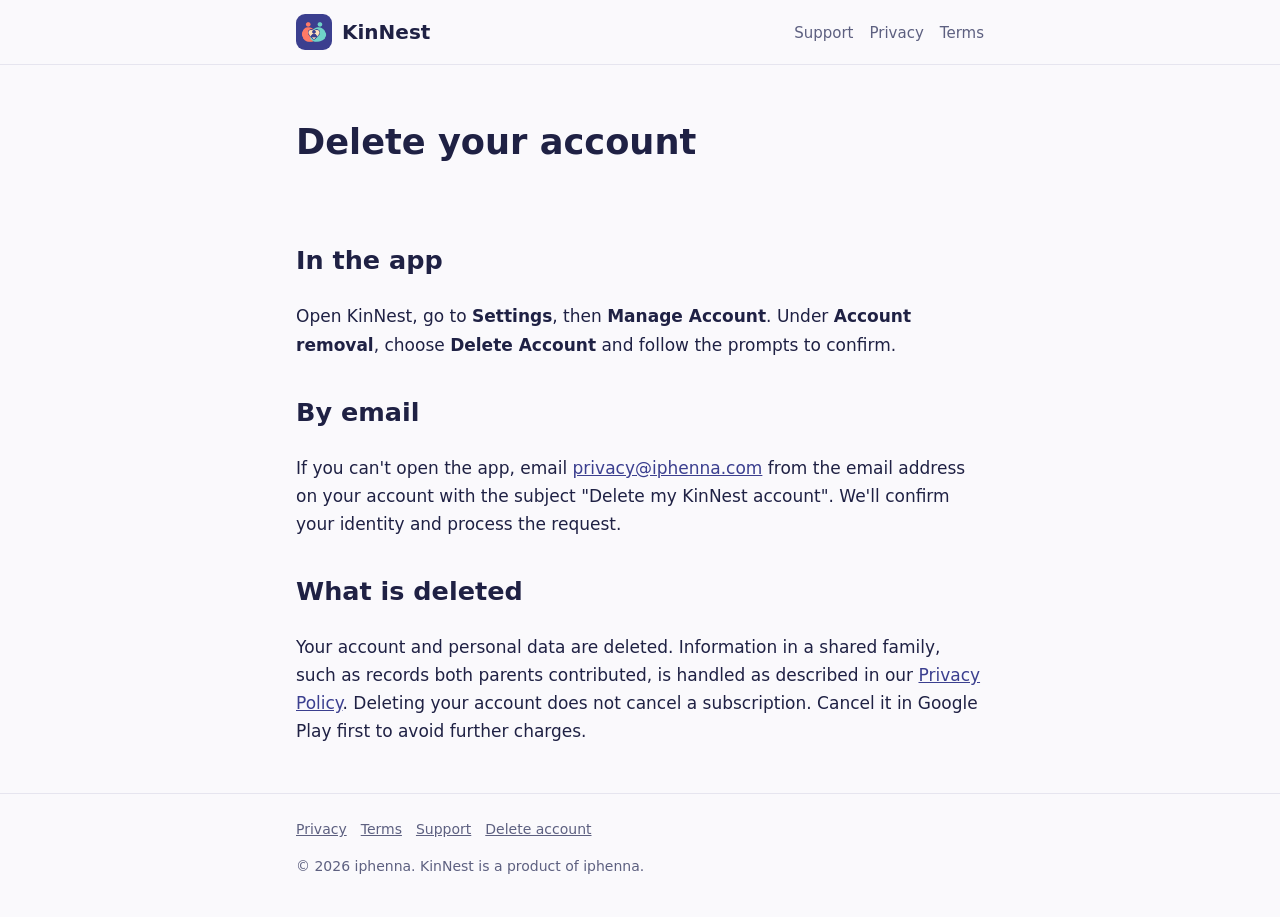
==== delete-account/index.html @ fde459a4 "Add files via upload" ====
<!doctype html><html lang="en"><head><meta charset="utf-8"><meta name="viewport" content="width=device-width,initial-scale=1">
<title>Delete your account | KinNest</title><meta name="description" content="How to delete your KinNest account and data"><link rel="icon" href="/assets/favicon.png"><link rel="stylesheet" href="/assets/style.css"></head><body>
<header><div class="wrap"><a class="brand" href="/"><img src="/assets/icon.png" alt="">KinNest</a><nav><a href="/support/">Support</a><a href="/privacy/">Privacy</a><a href="/terms/">Terms</a></nav></div></header><main class="wrap">
<section class="hero"><h1>Delete your account</h1></section>
<h2>In the app</h2><p>Open KinNest, go to <strong>Settings</strong>, then <strong>Manage Account</strong>. Under <strong>Account removal</strong>, choose <strong>Delete Account</strong> and follow the prompts to confirm.</p>
<h2>By email</h2><p>If you can't open the app, email <a href="mailto:privacy@iphenna.com?subject=Delete%20my%20KinNest%20account">privacy@iphenna.com</a> from the email address on your account with the subject "Delete my KinNest account". We'll confirm your identity and process the request.</p>
<h2>What is deleted</h2><p>Your account and personal data are deleted. Information in a shared family, such as records both parents contributed, is handled as described in our <a href="/privacy/">Privacy Policy</a>. Deleting your account does not cancel a subscription. Cancel it in Google Play first to avoid further charges.</p>
</main><footer><div class="wrap"><a href="/privacy/">Privacy</a><a href="/terms/">Terms</a><a href="/support/">Support</a><a href="/delete-account/">Delete account</a><p>&copy; 2026 iphenna. KinNest is a product of iphenna.</p></div></footer></body></html>
---- assets/style.css ----
:root{--ink:#1f2144;--indigo:#3B3F8F;--coral:#F2736B;--teal:#3FB8A8;--bg:#faf9fc;--card:#fff;--muted:#5d6080;--line:#e6e5ef}
@media(prefers-color-scheme:dark){:root{--ink:#eceaf7;--bg:#14152b;--card:#1c1e3a;--muted:#a9abc9;--line:#2c2f55;--indigo:#9aa0ff}}
*{box-sizing:border-box}body{margin:0;font:17px/1.65 system-ui,-apple-system,Segoe UI,Roboto,sans-serif;color:var(--ink);background:var(--bg)}
.wrap{max-width:720px;margin:0 auto;padding:0 16px}
header{border-bottom:1px solid var(--line)}header .wrap{display:flex;align-items:center;justify-content:space-between;padding:14px 16px}
.brand{display:flex;align-items:center;gap:10px;font-weight:700;color:var(--ink);text-decoration:none;font-size:20px}
.brand img{width:36px;height:36px;border-radius:9px}
nav a{color:var(--muted);text-decoration:none;margin-left:16px;font-size:15px}nav a:hover{color:var(--indigo)}
.hero{padding:56px 0 32px}h1{font-size:2.2rem;line-height:1.2;margin:0 0 12px}h2{margin-top:2rem}
.lead{color:var(--muted);font-size:1.15rem}
.card{background:var(--card);border:1px solid var(--line);border-radius:14px;padding:20px;margin:16px 0}
.grid{display:grid;gap:12px;grid-template-columns:repeat(auto-fit,minmax(200px,1fr))}
a{color:var(--indigo)}.btn{display:inline-block;background:var(--indigo);color:#fff;padding:12px 22px;border-radius:10px;text-decoration:none;font-weight:600}
@media(prefers-color-scheme:dark){.btn{color:#14152b}}
.code{font:700 2rem/1 ui-monospace,Consolas,monospace;letter-spacing:.12em;background:var(--bg);border:2px dashed var(--indigo);border-radius:12px;padding:16px;text-align:center;margin:16px 0;word-break:break-all}
footer{border-top:1px solid var(--line);margin-top:48px;padding:24px 0;color:var(--muted);font-size:14px}footer a{color:var(--muted);margin-right:14px}
.draft{background:#fff6e0;color:#5a4300;border:1px solid #f0d58a;border-radius:10px;padding:10px 14px;font-size:15px}
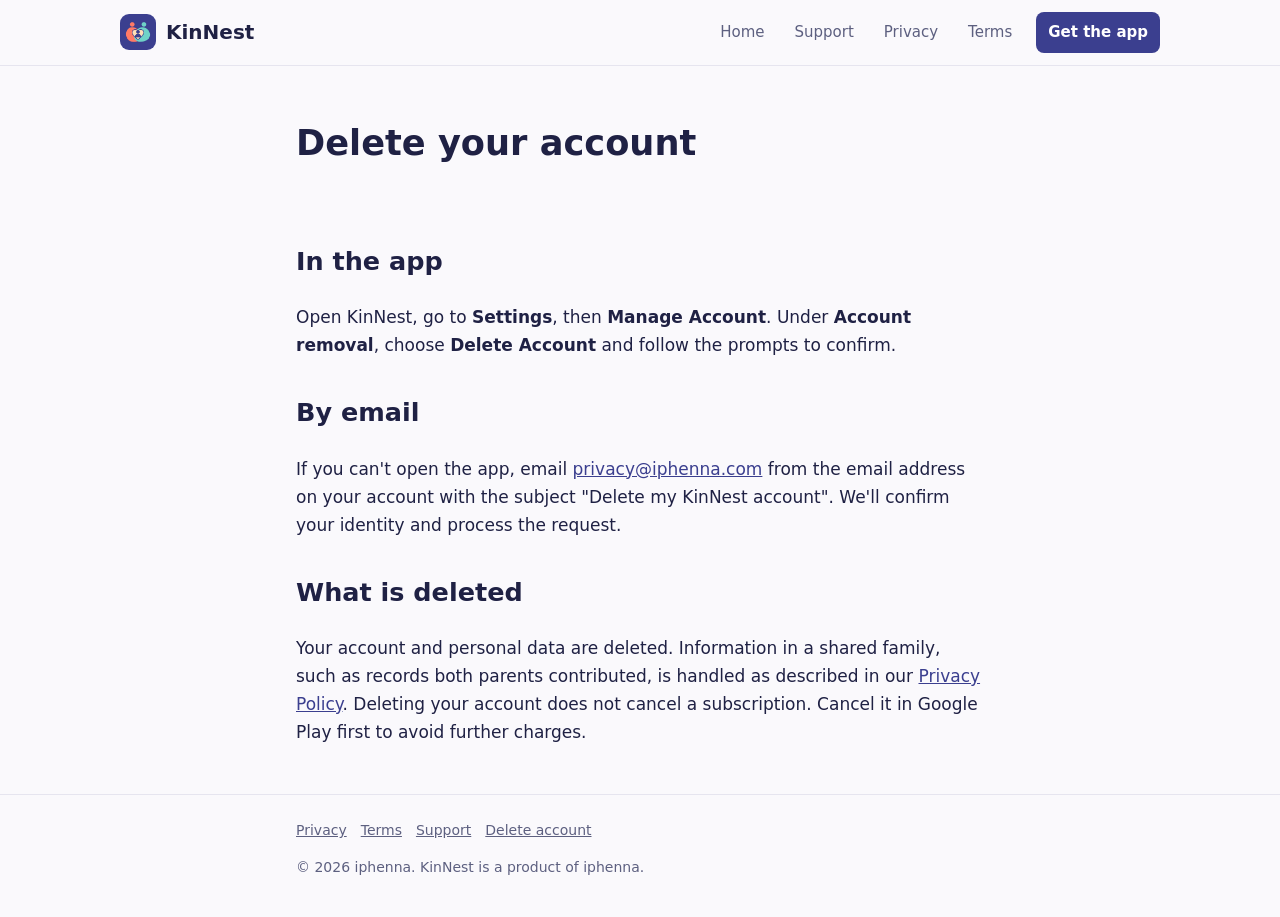
==== commit d90165c4: "Add files via upload" ====
--- a/delete-account/index.html
+++ b/delete-account/index.html
@@ -1,6 +1,6 @@
 <!doctype html><html lang="en"><head><meta charset="utf-8"><meta name="viewport" content="width=device-width,initial-scale=1">
-<title>Delete your account | KinNest</title><meta name="description" content="How to delete your KinNest account and data"><link rel="icon" href="/assets/favicon.png"><link rel="stylesheet" href="/assets/style.css"></head><body>
-<header><div class="wrap"><a class="brand" href="/"><img src="/assets/icon.png" alt="">KinNest</a><nav><a href="/support/">Support</a><a href="/privacy/">Privacy</a><a href="/terms/">Terms</a></nav></div></header><main class="wrap">
+<title>Delete your account | KinNest</title><meta name="description" content="How to delete your KinNest account and data"><link rel="icon" href="/assets/favicon.png"><link rel="stylesheet" href="/assets/style.css"><link rel="stylesheet" href="/assets/home.css"></head><body>
+<header class="topbar"><div class="w"><a class="brand" href="/"><img src="/assets/icon.png" alt="">KinNest</a><nav aria-label="Main"><a href="/">Home</a><a href="/support/">Support</a><a href="/privacy/">Privacy</a><a href="/terms/">Terms</a><a class="cta" href="/#get">Get the app</a></nav></div></header><main class="wrap">
 <section class="hero"><h1>Delete your account</h1></section>
 <h2>In the app</h2><p>Open KinNest, go to <strong>Settings</strong>, then <strong>Manage Account</strong>. Under <strong>Account removal</strong>, choose <strong>Delete Account</strong> and follow the prompts to confirm.</p>
 <h2>By email</h2><p>If you can't open the app, email <a href="mailto:privacy@iphenna.com?subject=Delete%20my%20KinNest%20account">privacy@iphenna.com</a> from the email address on your account with the subject "Delete my KinNest account". We'll confirm your identity and process the request.</p>
--- a/assets/home.css
+++ b/assets/home.css
@@ -0,0 +1,78 @@
+/* KinNest home page. Uses the colour tokens from style.css */
+:root{--indigo-d:#2c3070;--soft:#f1f0fa;--coral-soft:#fff0ee;--teal-soft:#e8f7f4}
+@media(prefers-color-scheme:dark){:root{--soft:#1a1c38;--coral-soft:#2b1f2f;--teal-soft:#16302f}}
+html{scroll-behavior:smooth}
+.w{max-width:1080px;margin:0 auto;padding:0 20px}
+.topbar{position:sticky;top:0;z-index:20;background:color-mix(in srgb,var(--bg) 92%,transparent);backdrop-filter:blur(8px);border-bottom:1px solid var(--line)}
+.topbar .w{display:flex;align-items:center;justify-content:space-between;padding-top:12px;padding-bottom:12px}
+.topbar nav{display:flex;align-items:center;gap:6px}
+.topbar nav a{margin:0;padding:8px 12px;border-radius:8px;color:var(--muted);text-decoration:none;font-size:15px}
+.topbar nav a:hover{background:var(--soft);color:var(--indigo)}
+.topbar nav a.cta{background:var(--indigo);color:#fff;font-weight:600;margin-left:6px}
+@media(prefers-color-scheme:dark){.topbar nav a.cta{color:#14152b}}
+@media(max-width:760px){.topbar nav a:not(.cta):not(:first-child){display:none}}
+.hero2{padding:56px 0 40px}
+.hero2 .w{display:grid;grid-template-columns:1.1fr .9fr;gap:40px;align-items:center}
+.hero2 h1{font-size:clamp(2.2rem,5vw,3.4rem);line-height:1.1;margin:0 0 16px;letter-spacing:-.02em}
+.hero2 .lead{font-size:1.2rem;max-width:34em}
+.hero-actions{display:flex;flex-wrap:wrap;gap:12px;margin:26px 0 8px}
+.btn.alt{background:transparent;color:var(--indigo);border:2px solid var(--indigo)}
+.note{color:var(--muted);font-size:14px}
+@media(max-width:860px){.hero2 .w{grid-template-columns:1fr}.hero2 .phone-wrap{order:-1}}
+.phone{width:min(300px,78vw);margin:0 auto;border:9px solid #1d1f3b;border-radius:38px;background:#1d1f3b;box-shadow:0 24px 48px rgba(44,48,112,.25);overflow:hidden}
+.phone img{display:block;width:100%;height:auto;border-radius:28px}
+.phone-wrap{display:flex;justify-content:center;position:relative}
+.phone-wrap:before{content:"";position:absolute;inset:8% 6%;border-radius:50%;background:radial-gradient(circle at 30% 30%,var(--coral-soft),var(--teal-soft));filter:blur(8px);z-index:-1}
+section.band{padding:64px 0}
+section.soft{background:var(--soft)}
+.sec-title{text-align:center;max-width:40em;margin:0 auto 36px}
+.sec-title h2{font-size:clamp(1.7rem,3.4vw,2.3rem);margin:0 0 10px;letter-spacing:-.01em}
+.sec-title p{color:var(--muted);margin:0}
+.trust{display:grid;grid-template-columns:repeat(4,1fr);gap:14px}
+@media(max-width:860px){.trust{grid-template-columns:repeat(2,1fr)}}
+.trust div{background:var(--card);border:1px solid var(--line);border-radius:14px;padding:18px}
+.trust b{display:block;margin-bottom:4px}
+.trust span{color:var(--muted);font-size:15px}
+.feature{display:grid;grid-template-columns:1fr 1fr;gap:48px;align-items:center;padding:36px 0}
+.feature.rev .copy{order:2}
+@media(max-width:860px){.feature{grid-template-columns:1fr;gap:24px}.feature.rev .copy{order:0}}
+.feature h3{font-size:1.6rem;margin:0 0 10px;letter-spacing:-.01em}
+.feature p{color:var(--muted);margin:0 0 12px}
+.feature ul{margin:0;padding:0;list-style:none}
+.feature li{padding:6px 0 6px 28px;position:relative}
+.feature li:before{content:"";position:absolute;left:0;top:14px;width:14px;height:14px;border-radius:50%;background:var(--teal)}
+.kicker{display:inline-block;font-size:13px;font-weight:700;letter-spacing:.08em;text-transform:uppercase;color:var(--coral);margin-bottom:8px}
+.steps{display:grid;grid-template-columns:repeat(3,1fr);gap:16px;counter-reset:s}
+@media(max-width:860px){.steps{grid-template-columns:1fr}}
+.steps div{background:var(--card);border:1px solid var(--line);border-radius:16px;padding:24px;position:relative}
+.steps div:before{counter-increment:s;content:counter(s);display:grid;place-items:center;width:36px;height:36px;border-radius:50%;background:var(--indigo);color:#fff;font-weight:700;margin-bottom:12px}
+@media(prefers-color-scheme:dark){.steps div:before{color:#14152b}}
+.steps b{display:block;font-size:1.1rem;margin-bottom:4px}
+.steps span{color:var(--muted)}
+.plans{display:grid;grid-template-columns:repeat(2,1fr);gap:18px;max-width:760px;margin:0 auto}
+@media(max-width:640px){.plans{grid-template-columns:1fr}}
+.plan{background:var(--card);border:2px solid var(--line);border-radius:18px;padding:28px;position:relative}
+.plan.best{border-color:var(--indigo)}
+.plan .tag{position:absolute;top:-13px;left:24px;background:var(--coral);color:#fff;font-size:13px;font-weight:700;border-radius:99px;padding:4px 12px}
+.plan h3{margin:0 0 6px}
+.price{font-size:2.6rem;font-weight:800;letter-spacing:-.02em}
+.price small{font-size:1rem;font-weight:500;color:var(--muted)}
+.plan ul{list-style:none;padding:0;margin:16px 0 0}
+.plan li{padding:5px 0 5px 26px;position:relative}
+.plan li:before{content:"\2713";position:absolute;left:0;color:var(--teal);font-weight:700}
+.fine{text-align:center;color:var(--muted);font-size:14px;margin-top:18px}
+.faq{max-width:760px;margin:0 auto}
+details{background:var(--card);border:1px solid var(--line);border-radius:12px;padding:0 18px;margin:10px 0}
+summary{cursor:pointer;font-weight:600;padding:16px 0;list-style:none;display:flex;justify-content:space-between;gap:12px}
+summary::-webkit-details-marker{display:none}
+summary:after{content:"+";font-size:1.4rem;line-height:1;color:var(--indigo)}
+details[open] summary:after{content:"\2212"}
+details p{margin:0 0 16px;color:var(--muted)}
+.cta-band{background:var(--indigo);color:#fff;text-align:center;border-radius:24px;padding:48px 24px}
+@media(prefers-color-scheme:dark){.cta-band{background:#2a2e66}}
+.cta-band h2{margin:0 0 8px;color:#fff}.cta-band p{margin:0 0 20px;opacity:.9}
+.cta-band .btn{background:#fff;color:var(--indigo-d)}
+.foot{border-top:1px solid var(--line);margin-top:56px;padding:28px 0;color:var(--muted);font-size:14px}
+.foot .w{display:flex;flex-wrap:wrap;gap:8px 18px;align-items:center;justify-content:space-between}
+.foot a{color:var(--muted);margin-right:14px}
+.disc{max-width:760px;margin:0 auto;color:var(--muted);font-size:14px;text-align:center}
